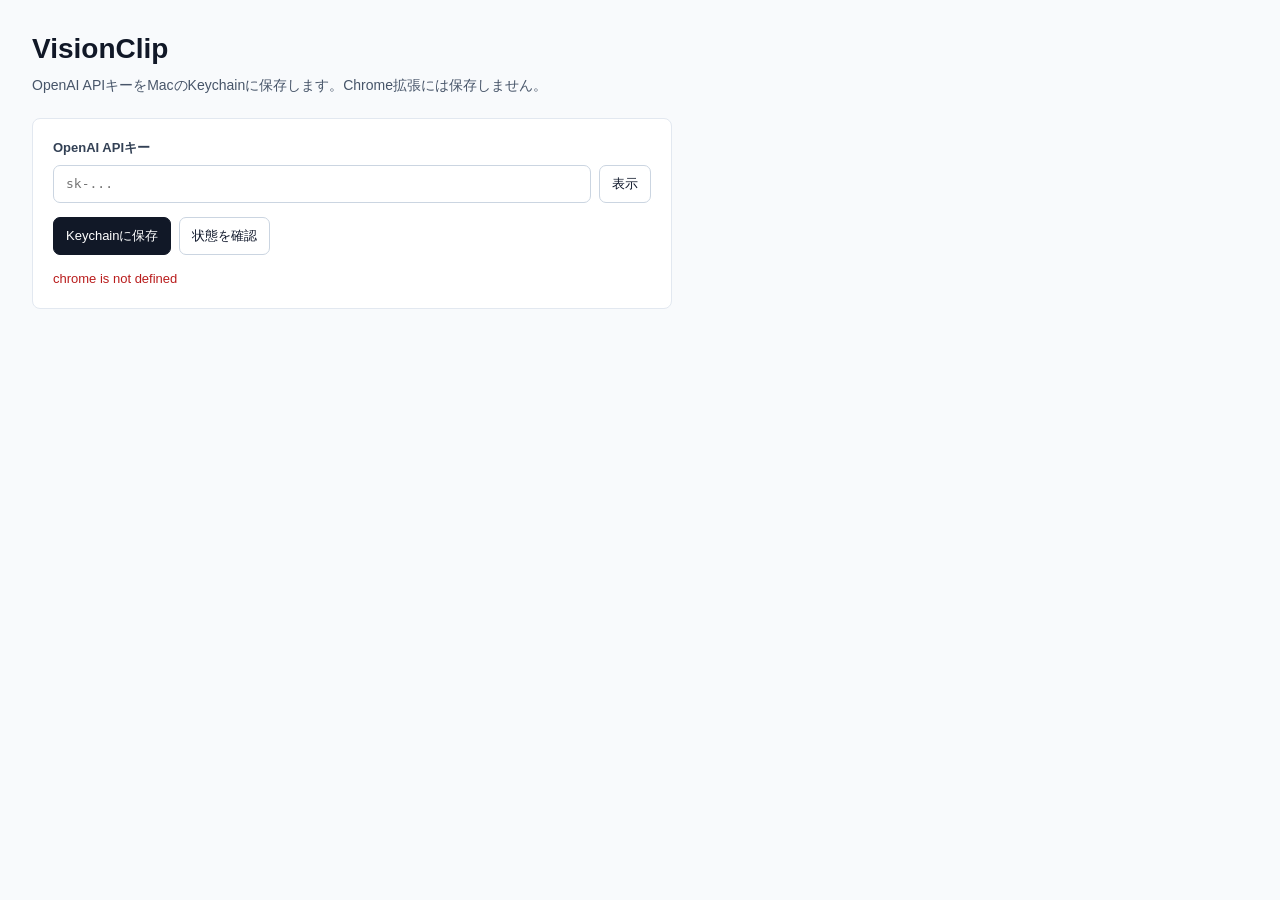
==== extension/options.html @ 0efbd02a "拡張設定画面でAPIキーを保存できるようにする" ====
<!doctype html>
<html lang="ja">
<head>
  <meta charset="utf-8">
  <meta name="viewport" content="width=device-width, initial-scale=1">
  <title>VisionClip Settings</title>
  <link rel="stylesheet" href="options.css">
</head>
<body>
  <main>
    <header>
      <h1>VisionClip</h1>
      <p>OpenAI APIキーをMacのKeychainに保存します。Chrome拡張には保存しません。</p>
    </header>
    <section>
      <label for="api-key">OpenAI APIキー</label>
      <div class="input-row">
        <input id="api-key" type="password" autocomplete="off" spellcheck="false" placeholder="sk-...">
        <button id="toggle" type="button">表示</button>
      </div>
      <div class="actions">
        <button id="save" type="button" class="primary">Keychainに保存</button>
        <button id="check" type="button">状態を確認</button>
      </div>
      <p id="message" class="message">APIキーは保存時だけMac側ホストへ渡されます。</p>
    </section>
  </main>
  <script src="options.js"></script>
</body>
</html>
---- extension/options.css ----
:root {
  color-scheme: light;
  font-family: -apple-system, BlinkMacSystemFont, "Segoe UI", sans-serif;
  color: #111827;
  background: #f8fafc;
}

body {
  margin: 0;
}

main {
  max-width: 640px;
  padding: 32px;
}

header {
  margin-bottom: 22px;
}

h1, p {
  margin: 0;
}

h1 {
  font-size: 28px;
  line-height: 1.2;
}

header p {
  color: #475569;
  font-size: 14px;
  line-height: 1.6;
  margin-top: 8px;
}

section {
  background: #ffffff;
  border: 1px solid #e2e8f0;
  border-radius: 8px;
  padding: 20px;
}

label {
  display: block;
  color: #334155;
  font-size: 13px;
  font-weight: 700;
  margin-bottom: 8px;
}

.input-row {
  display: flex;
  gap: 8px;
}

input {
  border: 1px solid #cbd5e1;
  border-radius: 7px;
  box-sizing: border-box;
  flex: 1;
  font-family: ui-monospace, SFMono-Regular, Menlo, monospace;
  font-size: 13px;
  min-width: 0;
  padding: 10px 12px;
}

button {
  border: 1px solid #cbd5e1;
  border-radius: 7px;
  background: #ffffff;
  color: #0f172a;
  cursor: pointer;
  font-size: 13px;
  padding: 9px 12px;
}

button:hover {
  background: #f1f5f9;
}

.primary {
  background: #111827;
  border-color: #111827;
  color: #ffffff;
}

.primary:hover {
  background: #1f2937;
}

.actions {
  display: flex;
  gap: 8px;
  margin-top: 14px;
}

.message {
  color: #475569;
  font-size: 13px;
  line-height: 1.5;
  margin-top: 14px;
  white-space: pre-wrap;
}

.ok { color: #15803d; }
.bad { color: #b91c1c; }
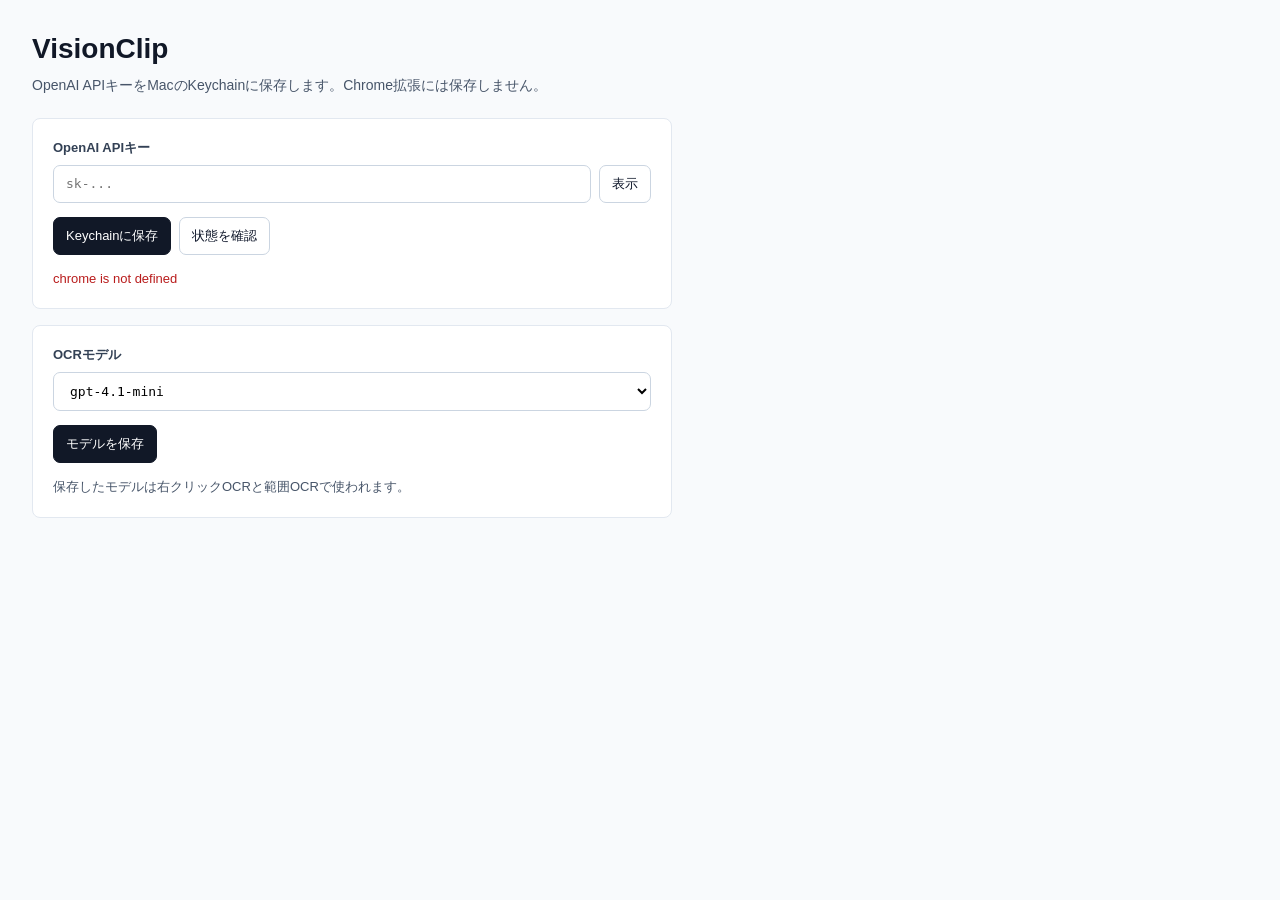
==== commit fc9c6f57: "OCRモデルを設定から選べるようにする" ====
--- a/extension/options.html
+++ b/extension/options.html
@@ -24,6 +24,18 @@
       </div>
       <p id="message" class="message">APIキーは保存時だけMac側ホストへ渡されます。</p>
     </section>
+    <section>
+      <label for="model">OCRモデル</label>
+      <select id="model">
+        <option value="gpt-4.1-mini">gpt-4.1-mini</option>
+        <option value="gpt-5.4-nano">gpt-5.4-nano</option>
+        <option value="gpt-5.4-mini">gpt-5.4-mini</option>
+      </select>
+      <div class="actions">
+        <button id="save-model" type="button" class="primary">モデルを保存</button>
+      </div>
+      <p id="model-message" class="message">保存したモデルは右クリックOCRと範囲OCRで使われます。</p>
+    </section>
   </main>
   <script src="options.js"></script>
 </body>
--- a/extension/options.css
+++ b/extension/options.css
@@ -41,6 +41,10 @@
   padding: 20px;
 }
 
+section + section {
+  margin-top: 16px;
+}
+
 label {
   display: block;
   color: #334155;
@@ -54,15 +58,24 @@
   gap: 8px;
 }
 
-input {
+input,
+select {
   border: 1px solid #cbd5e1;
   border-radius: 7px;
   box-sizing: border-box;
-  flex: 1;
   font-family: ui-monospace, SFMono-Regular, Menlo, monospace;
   font-size: 13px;
   min-width: 0;
   padding: 10px 12px;
+}
+
+input {
+  flex: 1;
+}
+
+select {
+  background: #ffffff;
+  width: 100%;
 }
 
 button {
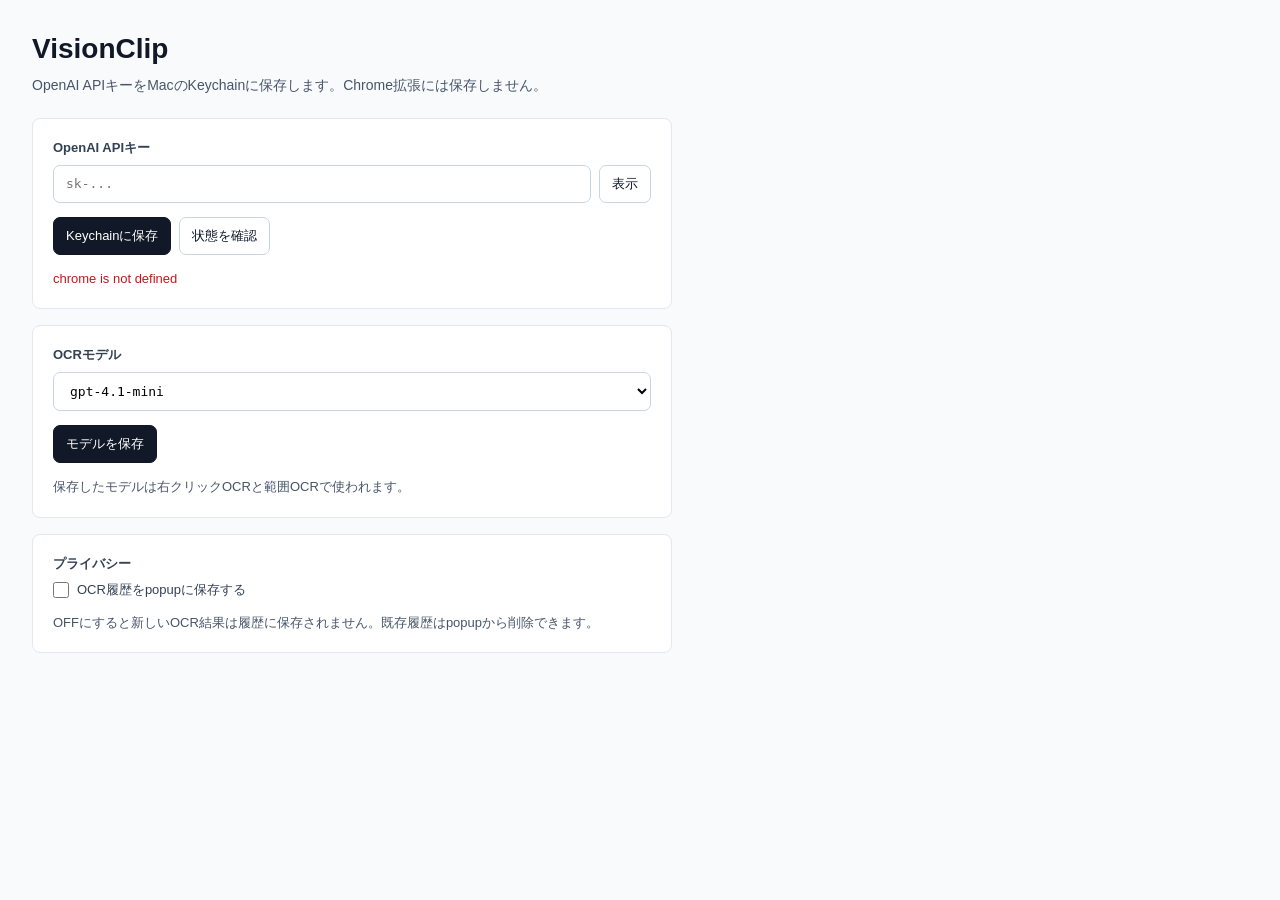
==== commit f5241594: "履歴のプライバシー設定と検証CIを追加" ====
--- a/extension/options.html
+++ b/extension/options.html
@@ -36,6 +36,14 @@
       </div>
       <p id="model-message" class="message">保存したモデルは右クリックOCRと範囲OCRで使われます。</p>
     </section>
+    <section>
+      <label>プライバシー</label>
+      <label class="checkbox-row">
+        <input id="history-enabled" type="checkbox">
+        <span>OCR履歴をpopupに保存する</span>
+      </label>
+      <p id="privacy-message" class="message">OFFにすると新しいOCR結果は履歴に保存されません。既存履歴はpopupから削除できます。</p>
+    </section>
   </main>
   <script src="options.js"></script>
 </body>
--- a/extension/options.css
+++ b/extension/options.css
@@ -73,6 +73,13 @@
   flex: 1;
 }
 
+input[type="checkbox"] {
+  flex: none;
+  height: 16px;
+  margin: 0;
+  width: 16px;
+}
+
 select {
   background: #ffffff;
   width: 100%;
@@ -116,5 +123,13 @@
   white-space: pre-wrap;
 }
 
+.checkbox-row {
+  align-items: center;
+  display: flex;
+  font-weight: 500;
+  gap: 8px;
+  margin-bottom: 0;
+}
+
 .ok { color: #15803d; }
 .bad { color: #b91c1c; }
